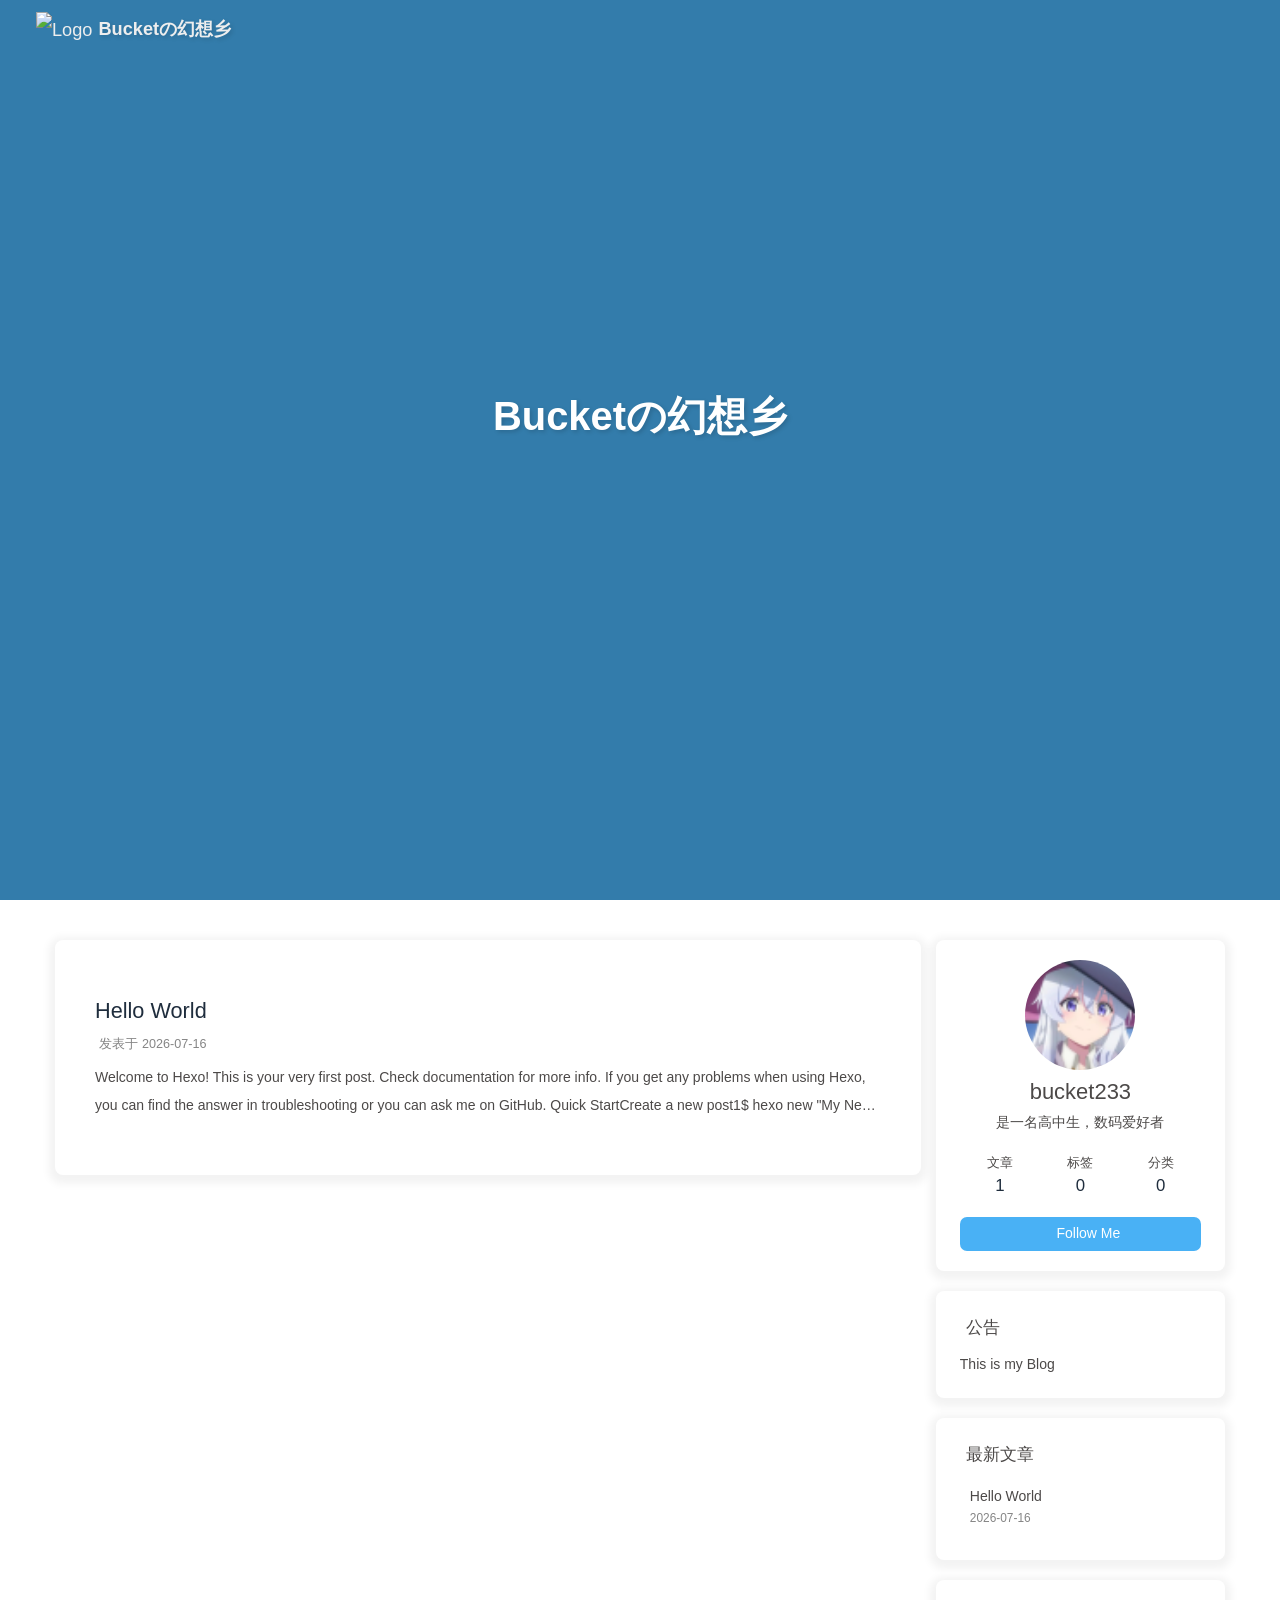
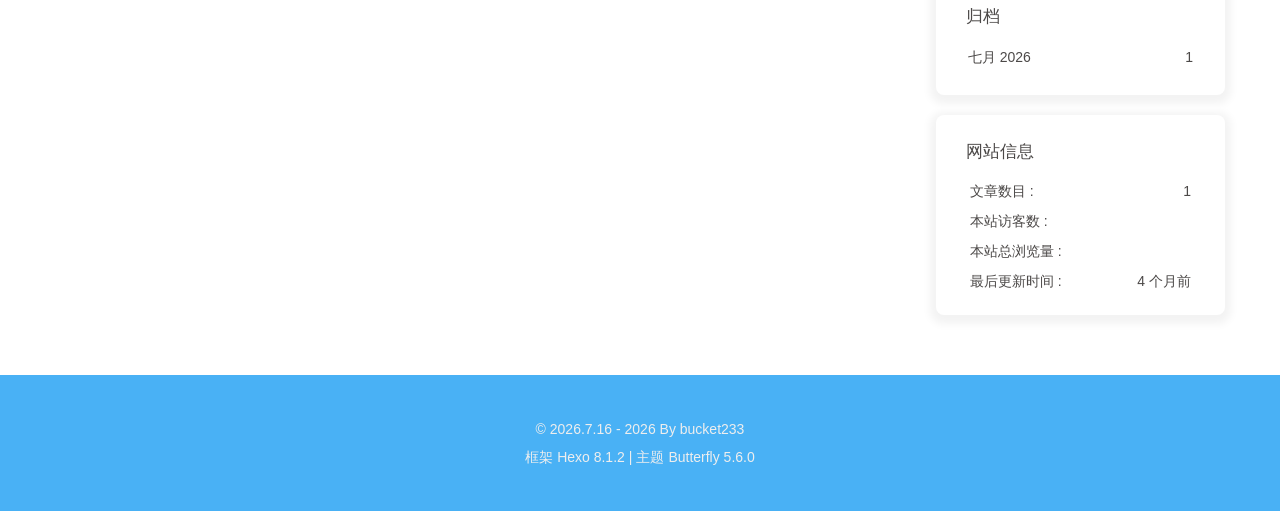
==== index.html @ 0d576595 "Site updated: 2026-07-17 11:17:23" ====
<!DOCTYPE html><html lang="zh-CN" data-theme="light"><head><meta charset="UTF-8"><meta http-equiv="X-UA-Compatible" content="IE=edge"><meta name="viewport" content="width=device-width, initial-scale=1.0,viewport-fit=cover"><title>Bucketの幻想乡 - 相逢已是上上签 何须相思煮余年</title><meta name="author" content="bucket233"><meta name="copyright" content="bucket233"><meta name="format-detection" content="telephone=no"><meta name="theme-color" content="#ffffff"><meta name="description" content="是一名高中生，数码爱好者">
<meta property="og:type" content="website">
<meta property="og:title" content="Bucketの幻想乡">
<meta property="og:url" content="http://example.com/index.html">
<meta property="og:site_name" content="Bucketの幻想乡">
<meta property="og:description" content="是一名高中生，数码爱好者">
<meta property="og:locale" content="zh_CN">
<meta property="og:image" content="http://example.com/img/butterfly-icon.png">
<meta property="article:author" content="bucket233">
<meta property="article:tag" content="hexo,butterfly,arvinjun,blog,hexo-butterfly,hexo-theme-Butterfly">
<meta name="twitter:card" content="summary">
<meta name="twitter:image" content="http://example.com/img/butterfly-icon.png"><script type="application/ld+json">{
  "@context": "https://schema.org",
  "@type": "WebSite",
  "name": "Bucketの幻想乡",
  "alternateName": [
    "相逢已是上上签 何须相思煮余年",
    "example.com"
  ],
  "url": "http://example.com/"
}</script><link rel="shortcut icon" href="/img/favicon.png"><link rel="canonical" href="http://example.com/index.html"><link rel="preconnect" href="//cdn.jsdelivr.net"/><link rel="preconnect" href="//busuanzi.ibruce.info"/><link rel="stylesheet" href="/css/index.css?v=5.6.0"><link rel="stylesheet" href="https://cdn.jsdelivr.net/npm/@fortawesome/fontawesome-free@7.3.1/css/all.min.css"><script>
    (() => {
      
    const saveToLocal = {
      set: (key, value, ttl) => {
        const data = { value }

        if (ttl != null) {
          data.expiry = Date.now() + ttl * 86400000
        }

        localStorage.setItem(key, JSON.stringify(data))
      },
      get: key => {
        const itemStr = localStorage.getItem(key)
        if (!itemStr) return

        try {
          const data = JSON.parse(itemStr)

          if (data.expiry && Date.now() > data.expiry) {
            localStorage.removeItem(key)
            return
          }

          return data.value
        } catch {
          localStorage.removeItem(key)
        }
      }
    }

    const scriptCache = new Map()
    const cssCache = new Map()
    window.btf = {
      saveToLocal,
      getScript: (url, attr = {}) => {
        if (scriptCache.has(url)) {
          return scriptCache.get(url)
        }

        const promise = new Promise((resolve, reject) => {
          const script = document.createElement('script')

          script.src = url
          script.async = true

          for (const key in attr) {
            script.setAttribute(key, attr[key])
          }

          script.onload = resolve
          script.onerror = reject

          document.head.appendChild(script)
        })

        scriptCache.set(url, promise)

        return promise
      },
      getCSS: (url, id) => {
        if (cssCache.has(url)) {
          return cssCache.get(url)
        }

        const promise = new Promise((resolve, reject) => {
          const link = document.createElement('link')

          link.rel = 'stylesheet'
          link.href = url

          if (id) {
            link.id = id
          }

          link.onload = resolve
          link.onerror = reject

          document.head.appendChild(link)
        })

        cssCache.set(url, promise)

        return promise
      },
      addGlobalFn: (key, fn, name = false, parent = window) => {
        if (!false && key.startsWith('pjax')) return
        const globalFn = parent.globalFn || {}
        globalFn[key] = globalFn[key] || {}
        globalFn[key][name || Object.keys(globalFn[key]).length] = fn
        parent.globalFn = globalFn
      }
    }
  
      
      const metaThemeColor = document.querySelector('meta[name="theme-color"]')
      const activateDarkMode = () => {
        document.documentElement.dataset.theme = 'dark'
        if (metaThemeColor !== null) {
          metaThemeColor.setAttribute('content', '#0d0d0d')
        }
      }
      const activateLightMode = () => {
        document.documentElement.dataset.theme = 'light'
        if (metaThemeColor !== null) {
          metaThemeColor.setAttribute('content', '#ffffff')
        }
      }

      btf.activateDarkMode = activateDarkMode
      btf.activateLightMode = activateLightMode

      const theme = saveToLocal.get('theme')
    
          theme === 'dark' ? activateDarkMode() : theme === 'light' ? activateLightMode() : null
        
      
      const asideStatus = saveToLocal.get('aside-status')
      if (asideStatus !== undefined) {
        document.documentElement.classList.toggle('hide-aside', asideStatus === 'hide')
      }
    
      
    const detectApple = () => {
      if (/iPad|iPhone|iPod|Macintosh/.test(navigator.userAgent)) {
        document.documentElement.classList.add('apple')
      }
    }
    detectApple()
  
    })()
  </script><script>const GLOBAL_CONFIG = {
  root: '/',
  algolia: undefined,
  localSearch: undefined,
  translate: undefined,
  highlight: {"plugin":"highlight.js","highlightCopy":true,"highlightLang":true,"highlightHeightLimit":false,"highlightFullpage":false,"highlightMacStyle":true},
  copy: {
    success: '复制成功',
    error: '复制失败',
    noSupport: '浏览器不支持'
  },
  relativeDate: {
    homepage: false,
    post: false
  },
  runtime: '',
  dateSuffix: {
    just: '刚刚',
    min: '分钟前',
    hour: '小时前',
    day: '天前',
    month: '个月前'
  },
  copyright: undefined,
  lightbox: 'null',
  Snackbar: undefined,
  infinitegrid: {
    js: 'https://cdn.jsdelivr.net/npm/@egjs/infinitegrid@4.13.0/dist/infinitegrid.min.js',
    buttonText: '加载更多'
  },
  isPhotoFigcaption: false,
  islazyloadPlugin: false,
  isAnchor: false,
  percent: {
    toc: true,
    rightside: false,
  },
  autoDarkmode: false
}</script><script id="config-diff">var GLOBAL_CONFIG_SITE = {
  title: 'Bucketの幻想乡',
  isHighlightShrink: true,
  isToc: false,
  pageType: 'home'
}</script><meta name="generator" content="Hexo 8.1.2"></head><body><div class="page" id="body-wrap"><header class="full_page" id="page-header"><nav id="nav"><span id="blog-info"><a class="nav-site-title" href="/"><img class="site-icon" src="https://img.remit.ee/api/file/BQACAgUAAyEGAASHRsPbAAEXXXFqWZceh6N2A6pszSpasBNcWiRriwACiCMAAisD0FYlp7Okedh5OT0E.png" alt="Logo"><span class="site-name">Bucketの幻想乡</span></a></span><div id="menus"></div></nav><div id="site-info"><h1 id="site-title">Bucketの幻想乡</h1></div><div id="scroll-down"><i class="fas fa-angle-down scroll-down-effects"></i></div></header><main class="layout" id="content-inner"><div class="recent-posts nc" id="recent-posts"><div class="recent-post-items"><div class="recent-post-item"><div class="recent-post-info no-cover"><a class="article-title" href="/2026/07/16/hello-world/" title="Hello World">Hello World</a><div class="article-meta-wrap"><span class="post-meta-date"><i class="far fa-calendar-alt"></i><span class="article-meta-label">发表于</span><time datetime="2026-07-16T14:43:08.979Z" title="发表于 2026-07-16 22:43:08">2026-07-16</time></span></div><div class="content">Welcome to Hexo! This is your very first post. Check documentation for more info. If you get any problems when using Hexo, you can find the answer in troubleshooting or you can ask me on GitHub. Quick StartCreate a new post1$ hexo new &quot;My New Post&quot;  More info: Writing Run server1$ hexo server  More info: Server Generate static files1$ hexo generate  More info: Generating Deploy to remote sites1$ hexo deploy  More info: Deployment </div></div></div></div></div><div class="aside-content" id="aside-content"><div class="card-widget card-info text-center"><div class="avatar-img"><img src="/img/butterfly-icon.png" onerror="this.onerror=null;this.src='/img/friend_404.gif'" alt="avatar"/></div><div class="author-info-name">bucket233</div><div class="author-info-description">是一名高中生，数码爱好者</div><div class="site-data"><a href="/archives/"><div class="headline">文章</div><div class="length-num">1</div></a><a href="/tags/"><div class="headline">标签</div><div class="length-num">0</div></a><a href="/categories/"><div class="headline">分类</div><div class="length-num">0</div></a></div><a id="card-info-btn" target="_blank" rel="noopener" href="https://github.com/xxxxxx"><i class="fab fa-github"></i><span>Follow Me</span></a></div><div class="card-widget card-announcement"><div class="item-headline"><i class="fas fa-bullhorn fa-shake"></i><span>公告</span></div><div class="announcement_content">This is my Blog</div></div><div class="sticky_layout"><div class="card-widget card-recent-post"><div class="item-headline"><i class="fas fa-history"></i><span>最新文章</span></div><div class="aside-list"><div class="aside-list-item no-cover"><div class="content"><a class="title" href="/2026/07/16/hello-world/" title="Hello World">Hello World</a><time datetime="2026-07-16T14:43:08.979Z" title="发表于 2026-07-16 22:43:08">2026-07-16</time></div></div></div></div><div class="card-widget card-archives">
    <div class="item-headline">
      <i class="fas fa-archive"></i>
      <span>归档</span>
      
    </div>
  
    <ul class="card-archive-list">
      
        <li class="card-archive-list-item">
          <a class="card-archive-list-link" href="/archives/2026/07/">
            <span class="card-archive-list-date">
              七月 2026
            </span>
            <span class="card-archive-list-count">1</span>
          </a>
        </li>
      
    </ul>
  </div><div class="card-widget card-webinfo"><div class="item-headline"><i class="fas fa-chart-line"></i><span>网站信息</span></div><div class="webinfo"><div class="webinfo-item"><div class="item-name">文章数目 :</div><div class="item-count">1</div></div><div class="webinfo-item"><div class="item-name">本站访客数 :</div><div class="item-count" id="busuanzi_value_site_uv"><i class="fa-solid fa-spinner fa-spin"></i></div></div><div class="webinfo-item"><div class="item-name">本站总浏览量 :</div><div class="item-count" id="busuanzi_value_site_pv"><i class="fa-solid fa-spinner fa-spin"></i></div></div><div class="webinfo-item"><div class="item-name">最后更新时间 :</div><div class="item-count" id="last-push-date" data-lastPushDate="2026-07-17T03:17:23.239Z"><i class="fa-solid fa-spinner fa-spin"></i></div></div></div></div></div></div></main><footer id="footer"><div class="footer-other"><div class="footer-copyright"><span class="copyright">&copy;&nbsp;2026.7.16 - 2026 By bucket233</span><span class="framework-info"><span>框架 </span><a target="_blank" rel="noopener" href="https://hexo.io">Hexo 8.1.2</a><span class="footer-separator">|</span><span>主题 </span><a target="_blank" rel="noopener" href="https://github.com/jerryc127/hexo-theme-butterfly">Butterfly 5.6.0</a></span></div></div></footer></div><div id="rightside"><div id="rightside-config-hide"><button id="darkmode" type="button" title="日间和夜间模式切换"><i class="fas fa-adjust"></i></button><button id="hide-aside-btn" type="button" title="单栏和双栏切换"><i class="fas fa-arrows-alt-h"></i></button></div><div id="rightside-config-show"><button id="rightside-config" type="button" title="设置"><i class="fas fa-cog fa-spin"></i></button><button id="go-up" type="button" title="回到顶部"><span class="scroll-percent"></span><i class="fas fa-arrow-up"></i></button></div></div><div><script src="/js/utils.js?v=5.6.0"></script><script src="/js/main.js?v=5.6.0"></script><div class="js-pjax"></div><script async data-pjax src="//busuanzi.ibruce.info/busuanzi/2.3/busuanzi.pure.mini.js"></script></div></body></html>
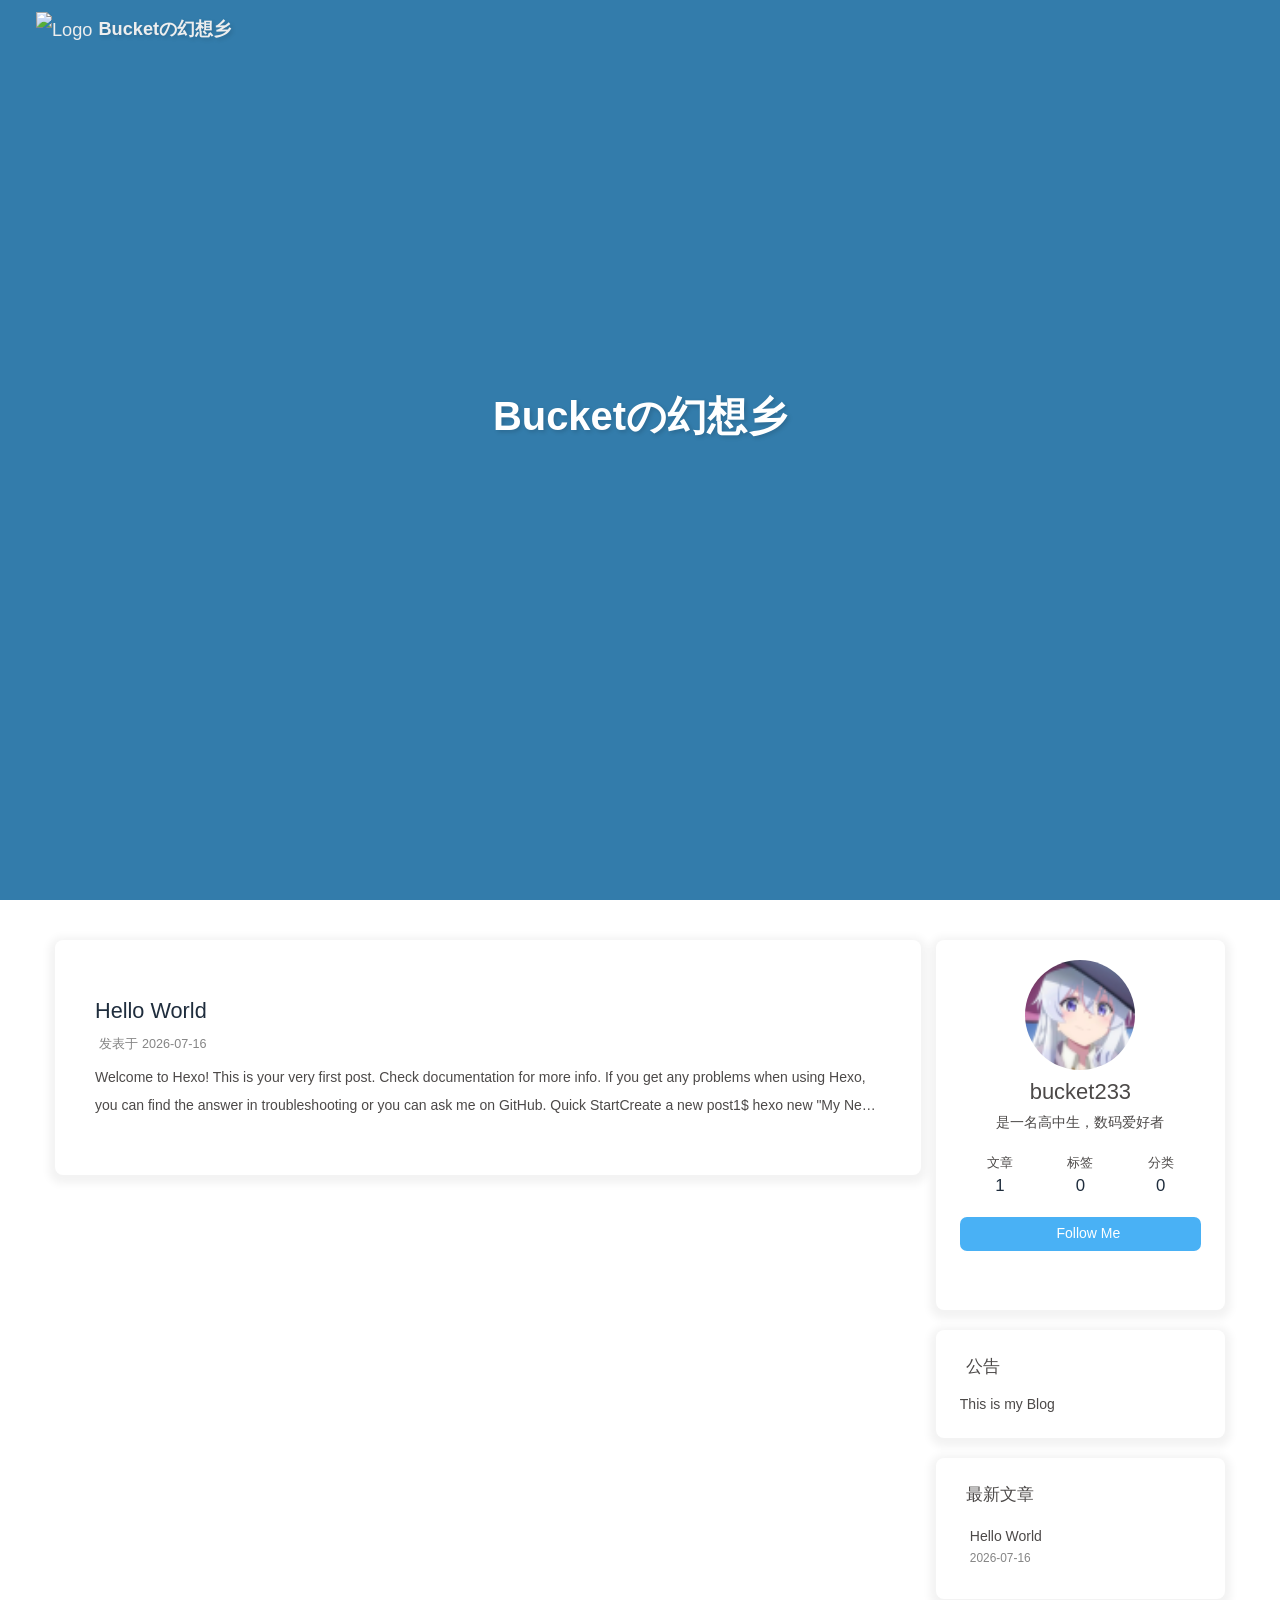
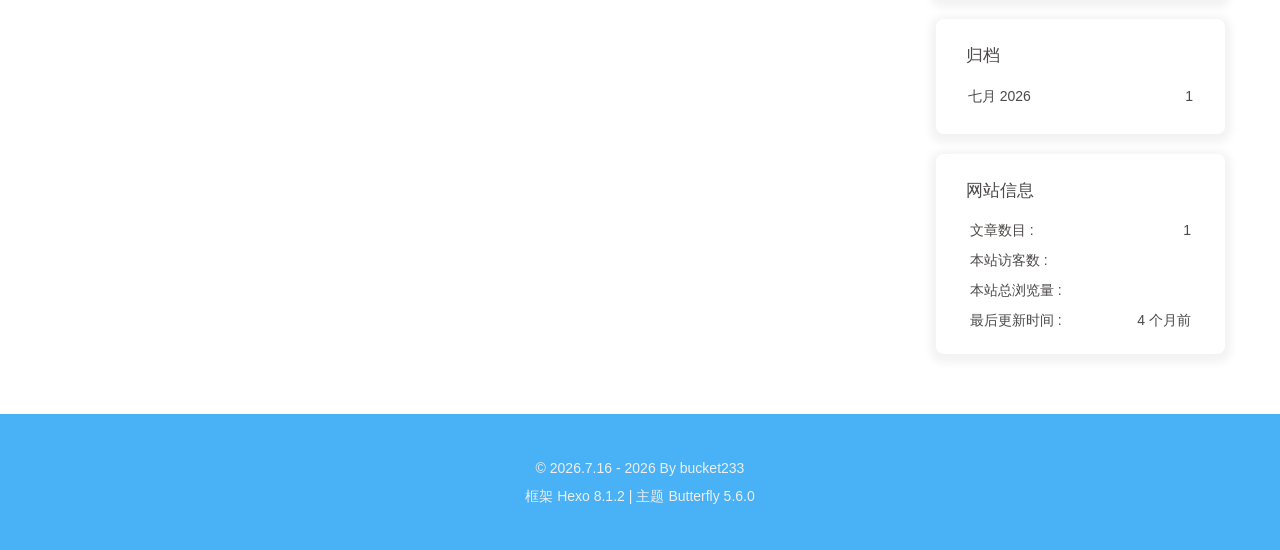
==== commit b5bac986: "Site updated: 2026-07-17 11:41:41" ====
--- a/index.html
+++ b/index.html
@@ -193,7 +193,37 @@
   isHighlightShrink: true,
   isToc: false,
   pageType: 'home'
-}</script><meta name="generator" content="Hexo 8.1.2"></head><body><div class="page" id="body-wrap"><header class="full_page" id="page-header"><nav id="nav"><span id="blog-info"><a class="nav-site-title" href="/"><img class="site-icon" src="https://img.remit.ee/api/file/BQACAgUAAyEGAASHRsPbAAEXXXFqWZceh6N2A6pszSpasBNcWiRriwACiCMAAisD0FYlp7Okedh5OT0E.png" alt="Logo"><span class="site-name">Bucketの幻想乡</span></a></span><div id="menus"></div></nav><div id="site-info"><h1 id="site-title">Bucketの幻想乡</h1></div><div id="scroll-down"><i class="fas fa-angle-down scroll-down-effects"></i></div></header><main class="layout" id="content-inner"><div class="recent-posts nc" id="recent-posts"><div class="recent-post-items"><div class="recent-post-item"><div class="recent-post-info no-cover"><a class="article-title" href="/2026/07/16/hello-world/" title="Hello World">Hello World</a><div class="article-meta-wrap"><span class="post-meta-date"><i class="far fa-calendar-alt"></i><span class="article-meta-label">发表于</span><time datetime="2026-07-16T14:43:08.979Z" title="发表于 2026-07-16 22:43:08">2026-07-16</time></span></div><div class="content">Welcome to Hexo! This is your very first post. Check documentation for more info. If you get any problems when using Hexo, you can find the answer in troubleshooting or you can ask me on GitHub. Quick StartCreate a new post1$ hexo new &quot;My New Post&quot;  More info: Writing Run server1$ hexo server  More info: Server Generate static files1$ hexo generate  More info: Generating Deploy to remote sites1$ hexo deploy  More info: Deployment </div></div></div></div></div><div class="aside-content" id="aside-content"><div class="card-widget card-info text-center"><div class="avatar-img"><img src="/img/butterfly-icon.png" onerror="this.onerror=null;this.src='/img/friend_404.gif'" alt="avatar"/></div><div class="author-info-name">bucket233</div><div class="author-info-description">是一名高中生，数码爱好者</div><div class="site-data"><a href="/archives/"><div class="headline">文章</div><div class="length-num">1</div></a><a href="/tags/"><div class="headline">标签</div><div class="length-num">0</div></a><a href="/categories/"><div class="headline">分类</div><div class="length-num">0</div></a></div><a id="card-info-btn" target="_blank" rel="noopener" href="https://github.com/xxxxxx"><i class="fab fa-github"></i><span>Follow Me</span></a></div><div class="card-widget card-announcement"><div class="item-headline"><i class="fas fa-bullhorn fa-shake"></i><span>公告</span></div><div class="announcement_content">This is my Blog</div></div><div class="sticky_layout"><div class="card-widget card-recent-post"><div class="item-headline"><i class="fas fa-history"></i><span>最新文章</span></div><div class="aside-list"><div class="aside-list-item no-cover"><div class="content"><a class="title" href="/2026/07/16/hello-world/" title="Hello World">Hello World</a><time datetime="2026-07-16T14:43:08.979Z" title="发表于 2026-07-16 22:43:08">2026-07-16</time></div></div></div></div><div class="card-widget card-archives">
+}</script><meta name="generator" content="Hexo 8.1.2"></head><body><div id="loading-box"><div class="loading-left-bg"></div><div class="loading-right-bg"></div><div class="spinner-box"><div class="configure-border-1"><div class="configure-core"></div></div><div class="configure-border-2"><div class="configure-core"></div></div><div class="loading-word">加载中...</div></div></div><script>(()=>{
+  const $loadingBox = document.getElementById('loading-box')
+  const $body = document.body
+  const preloader = {
+    endLoading: () => {
+      if ($loadingBox.classList.contains('loaded')) return
+      $body.style.overflow = ''
+      $loadingBox.classList.add('loaded')
+    },
+    initLoading: () => {
+      $body.style.overflow = 'hidden'
+      $loadingBox.classList.remove('loaded')
+    }
+  }
+
+  preloader.initLoading()
+
+  if (document.readyState === 'complete') {
+    preloader.endLoading()
+  } else {
+    window.addEventListener('load', preloader.endLoading)
+    document.addEventListener('DOMContentLoaded', preloader.endLoading)
+    // Add timeout protection: force end after 7 seconds
+    setTimeout(preloader.endLoading, 7000)
+  }
+
+  if (false) {
+    btf.addGlobalFn('pjaxSend', preloader.initLoading, 'preloader_init')
+    btf.addGlobalFn('pjaxComplete', preloader.endLoading, 'preloader_end')
+  }
+})()</script><div class="page" id="body-wrap"><header class="full_page" id="page-header"><nav id="nav"><span id="blog-info"><a class="nav-site-title" href="/"><img class="site-icon" src="https://img.remit.ee/api/file/BQACAgUAAyEGAASHRsPbAAEXXXFqWZceh6N2A6pszSpasBNcWiRriwACiCMAAisD0FYlp7Okedh5OT0E.png" alt="Logo"><span class="site-name">Bucketの幻想乡</span></a></span><div id="menus"></div></nav><div id="site-info"><h1 id="site-title">Bucketの幻想乡</h1><div id="site_social_icons"><a class="social-icon" href="https://github.com/bucket233" target="_blank" title="Github"><i class="fab fa-github" style="color: #24292e;"></i></a><a class="social-icon" href="/190280931@qq.com" target="_blank" title="Email"><i class="fas fa-envelope" style="color: #4a7dbe;"></i></a></div></div><div id="scroll-down"><i class="fas fa-angle-down scroll-down-effects"></i></div></header><main class="layout" id="content-inner"><div class="recent-posts nc" id="recent-posts"><div class="recent-post-items"><div class="recent-post-item"><div class="recent-post-info no-cover"><a class="article-title" href="/2026/07/16/hello-world/" title="Hello World">Hello World</a><div class="article-meta-wrap"><span class="post-meta-date"><i class="far fa-calendar-alt"></i><span class="article-meta-label">发表于</span><time datetime="2026-07-16T14:43:08.979Z" title="发表于 2026-07-16 22:43:08">2026-07-16</time></span></div><div class="content">Welcome to Hexo! This is your very first post. Check documentation for more info. If you get any problems when using Hexo, you can find the answer in troubleshooting or you can ask me on GitHub. Quick StartCreate a new post1$ hexo new &quot;My New Post&quot;  More info: Writing Run server1$ hexo server  More info: Server Generate static files1$ hexo generate  More info: Generating Deploy to remote sites1$ hexo deploy  More info: Deployment </div></div></div></div></div><div class="aside-content" id="aside-content"><div class="card-widget card-info text-center"><div class="avatar-img"><img src="/img/butterfly-icon.png" onerror="this.onerror=null;this.src='/img/friend_404.gif'" alt="avatar"/></div><div class="author-info-name">bucket233</div><div class="author-info-description">是一名高中生，数码爱好者</div><div class="site-data"><a href="/archives/"><div class="headline">文章</div><div class="length-num">1</div></a><a href="/tags/"><div class="headline">标签</div><div class="length-num">0</div></a><a href="/categories/"><div class="headline">分类</div><div class="length-num">0</div></a></div><a id="card-info-btn" target="_blank" rel="noopener" href="https://github.com/xxxxxx"><i class="fab fa-github"></i><span>Follow Me</span></a><div class="card-info-social-icons"><a class="social-icon" href="https://github.com/bucket233" target="_blank" title="Github"><i class="fab fa-github" style="color: #24292e;"></i></a><a class="social-icon" href="/190280931@qq.com" target="_blank" title="Email"><i class="fas fa-envelope" style="color: #4a7dbe;"></i></a></div></div><div class="card-widget card-announcement"><div class="item-headline"><i class="fas fa-bullhorn fa-shake"></i><span>公告</span></div><div class="announcement_content">This is my Blog</div></div><div class="sticky_layout"><div class="card-widget card-recent-post"><div class="item-headline"><i class="fas fa-history"></i><span>最新文章</span></div><div class="aside-list"><div class="aside-list-item no-cover"><div class="content"><a class="title" href="/2026/07/16/hello-world/" title="Hello World">Hello World</a><time datetime="2026-07-16T14:43:08.979Z" title="发表于 2026-07-16 22:43:08">2026-07-16</time></div></div></div></div><div class="card-widget card-archives">
     <div class="item-headline">
       <i class="fas fa-archive"></i>
       <span>归档</span>
@@ -212,4 +242,4 @@
         </li>
       
     </ul>
-  </div><div class="card-widget card-webinfo"><div class="item-headline"><i class="fas fa-chart-line"></i><span>网站信息</span></div><div class="webinfo"><div class="webinfo-item"><div class="item-name">文章数目 :</div><div class="item-count">1</div></div><div class="webinfo-item"><div class="item-name">本站访客数 :</div><div class="item-count" id="busuanzi_value_site_uv"><i class="fa-solid fa-spinner fa-spin"></i></div></div><div class="webinfo-item"><div class="item-name">本站总浏览量 :</div><div class="item-count" id="busuanzi_value_site_pv"><i class="fa-solid fa-spinner fa-spin"></i></div></div><div class="webinfo-item"><div class="item-name">最后更新时间 :</div><div class="item-count" id="last-push-date" data-lastPushDate="2026-07-17T03:17:23.239Z"><i class="fa-solid fa-spinner fa-spin"></i></div></div></div></div></div></div></main><footer id="footer"><div class="footer-other"><div class="footer-copyright"><span class="copyright">&copy;&nbsp;2026.7.16 - 2026 By bucket233</span><span class="framework-info"><span>框架 </span><a target="_blank" rel="noopener" href="https://hexo.io">Hexo 8.1.2</a><span class="footer-separator">|</span><span>主题 </span><a target="_blank" rel="noopener" href="https://github.com/jerryc127/hexo-theme-butterfly">Butterfly 5.6.0</a></span></div></div></footer></div><div id="rightside"><div id="rightside-config-hide"><button id="darkmode" type="button" title="日间和夜间模式切换"><i class="fas fa-adjust"></i></button><button id="hide-aside-btn" type="button" title="单栏和双栏切换"><i class="fas fa-arrows-alt-h"></i></button></div><div id="rightside-config-show"><button id="rightside-config" type="button" title="设置"><i class="fas fa-cog fa-spin"></i></button><button id="go-up" type="button" title="回到顶部"><span class="scroll-percent"></span><i class="fas fa-arrow-up"></i></button></div></div><div><script src="/js/utils.js?v=5.6.0"></script><script src="/js/main.js?v=5.6.0"></script><div class="js-pjax"></div><script async data-pjax src="//busuanzi.ibruce.info/busuanzi/2.3/busuanzi.pure.mini.js"></script></div></body></html>+  </div><div class="card-widget card-webinfo"><div class="item-headline"><i class="fas fa-chart-line"></i><span>网站信息</span></div><div class="webinfo"><div class="webinfo-item"><div class="item-name">文章数目 :</div><div class="item-count">1</div></div><div class="webinfo-item"><div class="item-name">本站访客数 :</div><div class="item-count" id="busuanzi_value_site_uv"><i class="fa-solid fa-spinner fa-spin"></i></div></div><div class="webinfo-item"><div class="item-name">本站总浏览量 :</div><div class="item-count" id="busuanzi_value_site_pv"><i class="fa-solid fa-spinner fa-spin"></i></div></div><div class="webinfo-item"><div class="item-name">最后更新时间 :</div><div class="item-count" id="last-push-date" data-lastPushDate="2026-07-17T03:41:38.150Z"><i class="fa-solid fa-spinner fa-spin"></i></div></div></div></div></div></div></main><footer id="footer"><div class="footer-other"><div class="footer-copyright"><span class="copyright">&copy;&nbsp;2026.7.16 - 2026 By bucket233</span><span class="framework-info"><span>框架 </span><a target="_blank" rel="noopener" href="https://hexo.io">Hexo 8.1.2</a><span class="footer-separator">|</span><span>主题 </span><a target="_blank" rel="noopener" href="https://github.com/jerryc127/hexo-theme-butterfly">Butterfly 5.6.0</a></span></div></div></footer></div><div id="rightside"><div id="rightside-config-hide"><button id="darkmode" type="button" title="日间和夜间模式切换"><i class="fas fa-adjust"></i></button><button id="hide-aside-btn" type="button" title="单栏和双栏切换"><i class="fas fa-arrows-alt-h"></i></button></div><div id="rightside-config-show"><button id="rightside-config" type="button" title="设置"><i class="fas fa-cog fa-spin"></i></button><button id="go-up" type="button" title="回到顶部"><span class="scroll-percent"></span><i class="fas fa-arrow-up"></i></button></div></div><div><script src="/js/utils.js?v=5.6.0"></script><script src="/js/main.js?v=5.6.0"></script><div class="js-pjax"></div><script async data-pjax src="//busuanzi.ibruce.info/busuanzi/2.3/busuanzi.pure.mini.js"></script></div></body></html>
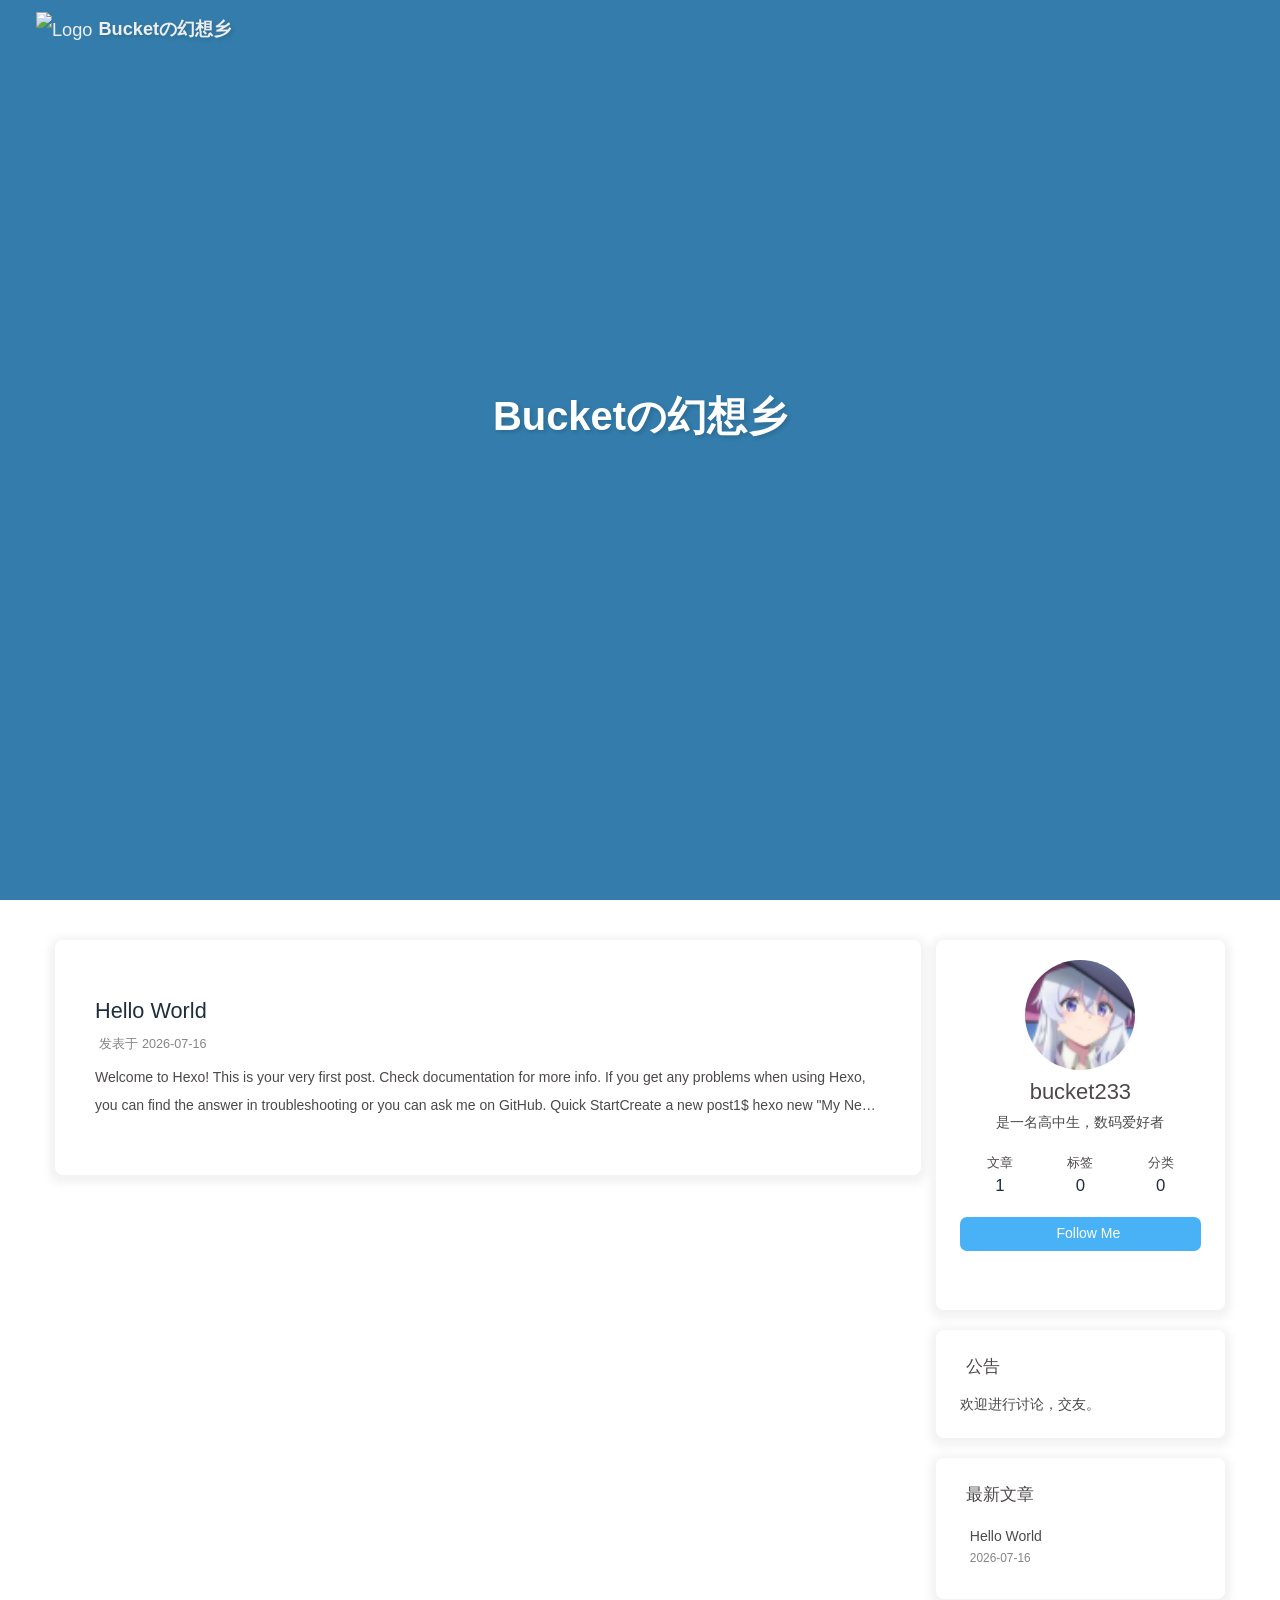
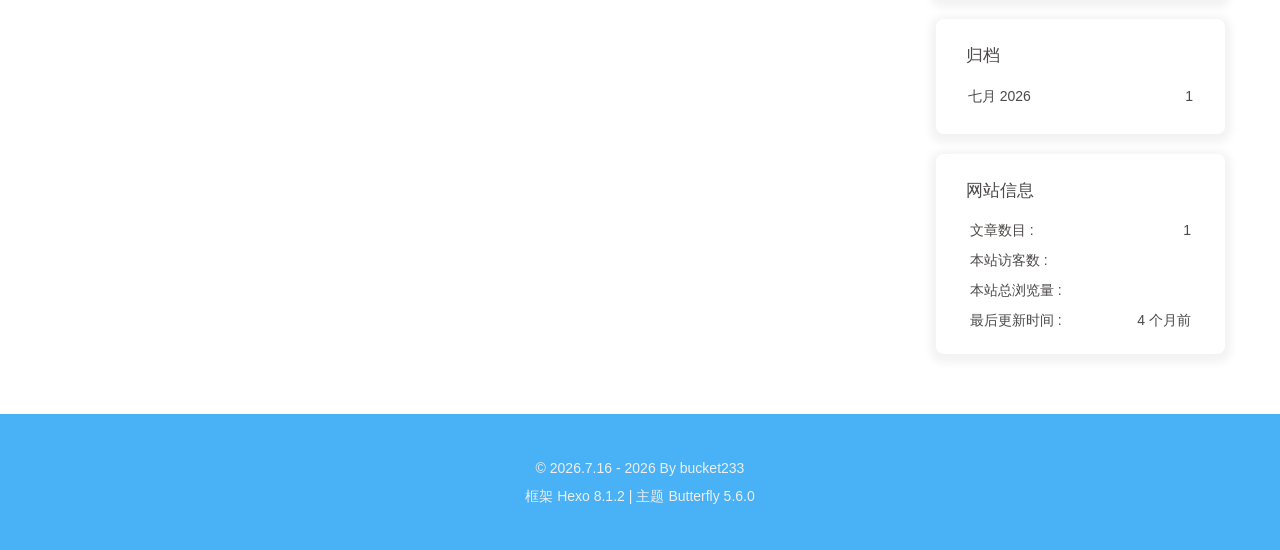
==== commit 65a42825: "Site updated: 2026-07-17 12:17:40" ====
--- a/index.html
+++ b/index.html
@@ -154,7 +154,7 @@
   root: '/',
   algolia: undefined,
   localSearch: undefined,
-  translate: undefined,
+  translate: {"defaultEncoding":2,"translateDelay":0,"msgToTraditionalChinese":"繁","msgToSimplifiedChinese":"簡"},
   highlight: {"plugin":"highlight.js","highlightCopy":true,"highlightLang":true,"highlightHeightLimit":false,"highlightFullpage":false,"highlightMacStyle":true},
   copy: {
     success: '复制成功',
@@ -223,7 +223,7 @@
     btf.addGlobalFn('pjaxSend', preloader.initLoading, 'preloader_init')
     btf.addGlobalFn('pjaxComplete', preloader.endLoading, 'preloader_end')
   }
-})()</script><div class="page" id="body-wrap"><header class="full_page" id="page-header"><nav id="nav"><span id="blog-info"><a class="nav-site-title" href="/"><img class="site-icon" src="https://img.remit.ee/api/file/BQACAgUAAyEGAASHRsPbAAEXXXFqWZceh6N2A6pszSpasBNcWiRriwACiCMAAisD0FYlp7Okedh5OT0E.png" alt="Logo"><span class="site-name">Bucketの幻想乡</span></a></span><div id="menus"></div></nav><div id="site-info"><h1 id="site-title">Bucketの幻想乡</h1><div id="site_social_icons"><a class="social-icon" href="https://github.com/bucket233" target="_blank" title="Github"><i class="fab fa-github" style="color: #24292e;"></i></a><a class="social-icon" href="/190280931@qq.com" target="_blank" title="Email"><i class="fas fa-envelope" style="color: #4a7dbe;"></i></a></div></div><div id="scroll-down"><i class="fas fa-angle-down scroll-down-effects"></i></div></header><main class="layout" id="content-inner"><div class="recent-posts nc" id="recent-posts"><div class="recent-post-items"><div class="recent-post-item"><div class="recent-post-info no-cover"><a class="article-title" href="/2026/07/16/hello-world/" title="Hello World">Hello World</a><div class="article-meta-wrap"><span class="post-meta-date"><i class="far fa-calendar-alt"></i><span class="article-meta-label">发表于</span><time datetime="2026-07-16T14:43:08.979Z" title="发表于 2026-07-16 22:43:08">2026-07-16</time></span></div><div class="content">Welcome to Hexo! This is your very first post. Check documentation for more info. If you get any problems when using Hexo, you can find the answer in troubleshooting or you can ask me on GitHub. Quick StartCreate a new post1$ hexo new &quot;My New Post&quot;  More info: Writing Run server1$ hexo server  More info: Server Generate static files1$ hexo generate  More info: Generating Deploy to remote sites1$ hexo deploy  More info: Deployment </div></div></div></div></div><div class="aside-content" id="aside-content"><div class="card-widget card-info text-center"><div class="avatar-img"><img src="/img/butterfly-icon.png" onerror="this.onerror=null;this.src='/img/friend_404.gif'" alt="avatar"/></div><div class="author-info-name">bucket233</div><div class="author-info-description">是一名高中生，数码爱好者</div><div class="site-data"><a href="/archives/"><div class="headline">文章</div><div class="length-num">1</div></a><a href="/tags/"><div class="headline">标签</div><div class="length-num">0</div></a><a href="/categories/"><div class="headline">分类</div><div class="length-num">0</div></a></div><a id="card-info-btn" target="_blank" rel="noopener" href="https://github.com/xxxxxx"><i class="fab fa-github"></i><span>Follow Me</span></a><div class="card-info-social-icons"><a class="social-icon" href="https://github.com/bucket233" target="_blank" title="Github"><i class="fab fa-github" style="color: #24292e;"></i></a><a class="social-icon" href="/190280931@qq.com" target="_blank" title="Email"><i class="fas fa-envelope" style="color: #4a7dbe;"></i></a></div></div><div class="card-widget card-announcement"><div class="item-headline"><i class="fas fa-bullhorn fa-shake"></i><span>公告</span></div><div class="announcement_content">This is my Blog</div></div><div class="sticky_layout"><div class="card-widget card-recent-post"><div class="item-headline"><i class="fas fa-history"></i><span>最新文章</span></div><div class="aside-list"><div class="aside-list-item no-cover"><div class="content"><a class="title" href="/2026/07/16/hello-world/" title="Hello World">Hello World</a><time datetime="2026-07-16T14:43:08.979Z" title="发表于 2026-07-16 22:43:08">2026-07-16</time></div></div></div></div><div class="card-widget card-archives">
+})()</script><div class="page" id="body-wrap"><header class="full_page" id="page-header"><nav id="nav"><span id="blog-info"><a class="nav-site-title" href="/"><img class="site-icon" src="https://img.remit.ee/api/file/BQACAgUAAyEGAASHRsPbAAEXXXFqWZceh6N2A6pszSpasBNcWiRriwACiCMAAisD0FYlp7Okedh5OT0E.png" alt="Logo"><span class="site-name">Bucketの幻想乡</span></a></span><div id="menus"></div></nav><div id="site-info"><h1 id="site-title">Bucketの幻想乡</h1><div id="site_social_icons"><a class="social-icon" href="https://github.com/bucket233" target="_blank" title="Github"><i class="fab fa-github" style="color: #24292e;"></i></a><a class="social-icon" href="http://mail.qq.com/cgi-bin/qm_share?t=qm_mailme&amp;email=dEVNREZMRE1HRTQFBVoXGxk" target="_blank" title="Email"><i class="fas fa-envelope" style="color: #4a7dbe;"></i></a></div></div><div id="scroll-down"><i class="fas fa-angle-down scroll-down-effects"></i></div></header><main class="layout" id="content-inner"><div class="recent-posts nc" id="recent-posts"><div class="recent-post-items"><div class="recent-post-item"><div class="recent-post-info no-cover"><a class="article-title" href="/2026/07/16/hello-world/" title="Hello World">Hello World</a><div class="article-meta-wrap"><span class="post-meta-date"><i class="far fa-calendar-alt"></i><span class="article-meta-label">发表于</span><time datetime="2026-07-16T14:43:08.979Z" title="发表于 2026-07-16 22:43:08">2026-07-16</time></span></div><div class="content">Welcome to Hexo! This is your very first post. Check documentation for more info. If you get any problems when using Hexo, you can find the answer in troubleshooting or you can ask me on GitHub. Quick StartCreate a new post1$ hexo new &quot;My New Post&quot;  More info: Writing Run server1$ hexo server  More info: Server Generate static files1$ hexo generate  More info: Generating Deploy to remote sites1$ hexo deploy  More info: Deployment </div></div></div></div></div><div class="aside-content" id="aside-content"><div class="card-widget card-info text-center"><div class="avatar-img"><img src="/img/butterfly-icon.png" onerror="this.onerror=null;this.src='/img/friend_404.gif'" alt="avatar"/></div><div class="author-info-name">bucket233</div><div class="author-info-description">是一名高中生，数码爱好者</div><div class="site-data"><a href="/archives/"><div class="headline">文章</div><div class="length-num">1</div></a><a href="/tags/"><div class="headline">标签</div><div class="length-num">0</div></a><a href="/categories/"><div class="headline">分类</div><div class="length-num">0</div></a></div><a id="card-info-btn" target="_blank" rel="noopener" href="https://github.com/bucket233"><i class="fab fa-github"></i><span>Follow Me</span></a><div class="card-info-social-icons"><a class="social-icon" href="https://github.com/bucket233" target="_blank" title="Github"><i class="fab fa-github" style="color: #24292e;"></i></a><a class="social-icon" href="http://mail.qq.com/cgi-bin/qm_share?t=qm_mailme&amp;email=dEVNREZMRE1HRTQFBVoXGxk" target="_blank" title="Email"><i class="fas fa-envelope" style="color: #4a7dbe;"></i></a></div></div><div class="card-widget card-announcement"><div class="item-headline"><i class="fas fa-bullhorn fa-shake"></i><span>公告</span></div><div class="announcement_content">欢迎进行讨论，交友。</div></div><div class="sticky_layout"><div class="card-widget card-recent-post"><div class="item-headline"><i class="fas fa-history"></i><span>最新文章</span></div><div class="aside-list"><div class="aside-list-item no-cover"><div class="content"><a class="title" href="/2026/07/16/hello-world/" title="Hello World">Hello World</a><time datetime="2026-07-16T14:43:08.979Z" title="发表于 2026-07-16 22:43:08">2026-07-16</time></div></div></div></div><div class="card-widget card-archives">
     <div class="item-headline">
       <i class="fas fa-archive"></i>
       <span>归档</span>
@@ -242,4 +242,4 @@
         </li>
       
     </ul>
-  </div><div class="card-widget card-webinfo"><div class="item-headline"><i class="fas fa-chart-line"></i><span>网站信息</span></div><div class="webinfo"><div class="webinfo-item"><div class="item-name">文章数目 :</div><div class="item-count">1</div></div><div class="webinfo-item"><div class="item-name">本站访客数 :</div><div class="item-count" id="busuanzi_value_site_uv"><i class="fa-solid fa-spinner fa-spin"></i></div></div><div class="webinfo-item"><div class="item-name">本站总浏览量 :</div><div class="item-count" id="busuanzi_value_site_pv"><i class="fa-solid fa-spinner fa-spin"></i></div></div><div class="webinfo-item"><div class="item-name">最后更新时间 :</div><div class="item-count" id="last-push-date" data-lastPushDate="2026-07-17T03:41:38.150Z"><i class="fa-solid fa-spinner fa-spin"></i></div></div></div></div></div></div></main><footer id="footer"><div class="footer-other"><div class="footer-copyright"><span class="copyright">&copy;&nbsp;2026.7.16 - 2026 By bucket233</span><span class="framework-info"><span>框架 </span><a target="_blank" rel="noopener" href="https://hexo.io">Hexo 8.1.2</a><span class="footer-separator">|</span><span>主题 </span><a target="_blank" rel="noopener" href="https://github.com/jerryc127/hexo-theme-butterfly">Butterfly 5.6.0</a></span></div></div></footer></div><div id="rightside"><div id="rightside-config-hide"><button id="darkmode" type="button" title="日间和夜间模式切换"><i class="fas fa-adjust"></i></button><button id="hide-aside-btn" type="button" title="单栏和双栏切换"><i class="fas fa-arrows-alt-h"></i></button></div><div id="rightside-config-show"><button id="rightside-config" type="button" title="设置"><i class="fas fa-cog fa-spin"></i></button><button id="go-up" type="button" title="回到顶部"><span class="scroll-percent"></span><i class="fas fa-arrow-up"></i></button></div></div><div><script src="/js/utils.js?v=5.6.0"></script><script src="/js/main.js?v=5.6.0"></script><div class="js-pjax"></div><script async data-pjax src="//busuanzi.ibruce.info/busuanzi/2.3/busuanzi.pure.mini.js"></script></div></body></html>+  </div><div class="card-widget card-webinfo"><div class="item-headline"><i class="fas fa-chart-line"></i><span>网站信息</span></div><div class="webinfo"><div class="webinfo-item"><div class="item-name">文章数目 :</div><div class="item-count">1</div></div><div class="webinfo-item"><div class="item-name">本站访客数 :</div><div class="item-count" id="busuanzi_value_site_uv"><i class="fa-solid fa-spinner fa-spin"></i></div></div><div class="webinfo-item"><div class="item-name">本站总浏览量 :</div><div class="item-count" id="busuanzi_value_site_pv"><i class="fa-solid fa-spinner fa-spin"></i></div></div><div class="webinfo-item"><div class="item-name">最后更新时间 :</div><div class="item-count" id="last-push-date" data-lastPushDate="2026-07-17T04:17:37.109Z"><i class="fa-solid fa-spinner fa-spin"></i></div></div></div></div></div></div></main><footer id="footer"><div class="footer-other"><div class="footer-copyright"><span class="copyright">&copy;&nbsp;2026.7.16 - 2026 By bucket233</span><span class="framework-info"><span>框架 </span><a target="_blank" rel="noopener" href="https://hexo.io">Hexo 8.1.2</a><span class="footer-separator">|</span><span>主题 </span><a target="_blank" rel="noopener" href="https://github.com/jerryc127/hexo-theme-butterfly">Butterfly 5.6.0</a></span></div></div></footer></div><div id="rightside"><div id="rightside-config-hide"><button id="translateLink" type="button" title="简繁转换">繁</button><button id="darkmode" type="button" title="日间和夜间模式切换"><i class="fas fa-adjust"></i></button><button id="hide-aside-btn" type="button" title="单栏和双栏切换"><i class="fas fa-arrows-alt-h"></i></button></div><div id="rightside-config-show"><button id="rightside-config" type="button" title="设置"><i class="fas fa-cog fa-spin"></i></button><button id="go-up" type="button" title="回到顶部"><span class="scroll-percent"></span><i class="fas fa-arrow-up"></i></button></div></div><div><script src="/js/utils.js?v=5.6.0"></script><script src="/js/main.js?v=5.6.0"></script><script src="/js/tw_cn.js?v=5.6.0"></script><div class="js-pjax"></div><script async data-pjax src="//busuanzi.ibruce.info/busuanzi/2.3/busuanzi.pure.mini.js"></script></div></body></html>
